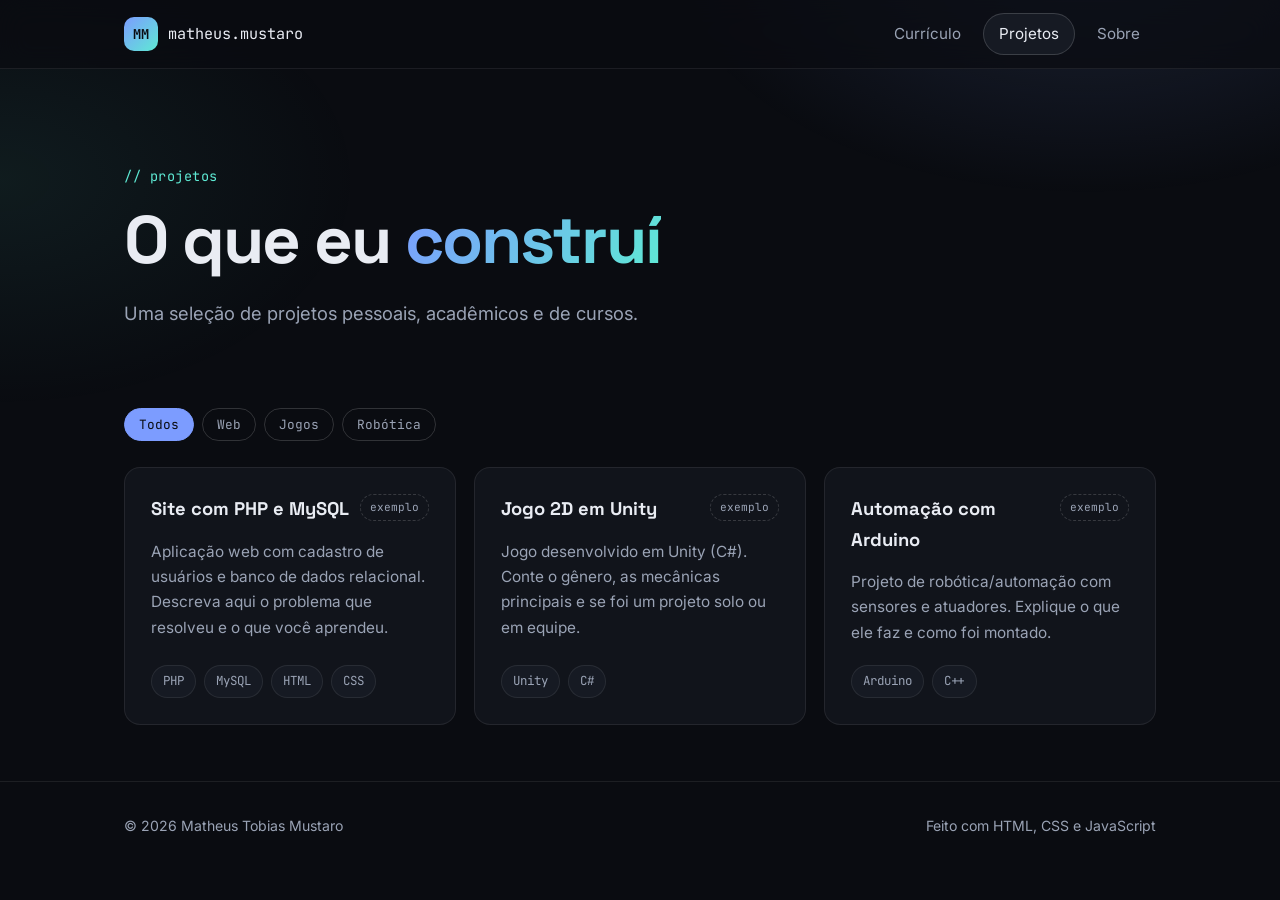
==== projetos.html @ 9deb8062 "Add files via upload" ====
<!DOCTYPE html>
<html lang="pt-BR">
<head>
    <meta charset="utf-8">
    <meta name="viewport" content="width=device-width, initial-scale=1">
    <title>Matheus Mustaro · Projetos</title>
    <meta name="description" content="Projetos de Matheus Tobias Mustaro: desenvolvimento web, jogos, robótica e mais.">
    <meta name="theme-color" content="#0a0c11">
    <link rel="preconnect" href="https://fonts.googleapis.com">
    <link rel="preconnect" href="https://fonts.gstatic.com" crossorigin>
    <link href="https://fonts.googleapis.com/css2?family=Inter:wght@400;500;600&family=JetBrains+Mono:wght@400;500&family=Space+Grotesk:wght@500;700&display=swap" rel="stylesheet">
    <link rel="stylesheet" href="styles.css">
</head>
<body>
    <a class="skip-link" href="#conteudo">Pular para o conteúdo</a>

    <header class="site-header">
        <div class="container nav">
            <a href="index.html" class="brand"><span class="brand-mark">MM</span>matheus.mustaro</a>
            <button class="nav-toggle" aria-label="Abrir menu" aria-expanded="false">☰</button>
            <ul class="nav-links">
                <li><a href="index.html">Currículo</a></li>
                <li><a href="projetos.html" aria-current="page">Projetos</a></li>
                <li><a href="sobre.html">Sobre</a></li>
            </ul>
        </div>
    </header>

    <main id="conteudo">
        <div class="container hero" style="padding-bottom: 24px;">
            <p class="eyebrow">// projetos</p>
            <h1>O que eu <span class="gradient-text">construí</span></h1>
            <p class="lead">Uma seleção de projetos pessoais, acadêmicos e de cursos.</p>
        </div>

        <section class="container" style="padding-top: 24px;">
            <div class="filters" id="filtros" role="group" aria-label="Filtrar projetos por categoria"></div>
            <div class="grid grid-3" id="lista"></div>
            <p class="empty" id="vazio" hidden>Nenhum projeto nesta categoria ainda.</p>
        </section>
    </main>

    <footer class="site-footer">
        <div class="container footer-inner">
            <span>© <span id="ano">2026</span> Matheus Tobias Mustaro</span>
            <span>Feito com HTML, CSS e JavaScript</span>
        </div>
    </footer>

    <script src="script.js"></script>
    <script>
    /* ==========================================================
       EDITE AQUI SEUS PROJETOS
       Cada projeto é um bloco { ... }. Campos:
         titulo, descricao, categoria, tags (lista),
         github (link, opcional), demo (link, opcional)
       Os 3 primeiros são EXEMPLOS (exemplo: true): troque pelo
       conteúdo real e apague a linha "exemplo: true".
       ========================================================== */
    var projetos = [
        {
            exemplo: true,
            titulo: "Site com PHP e MySQL",
            descricao: "Aplicação web com cadastro de usuários e banco de dados relacional. Descreva aqui o problema que resolveu e o que você aprendeu.",
            categoria: "Web",
            tags: ["PHP", "MySQL", "HTML", "CSS"],
            github: "", demo: ""
        },
        {
            exemplo: true,
            titulo: "Jogo 2D em Unity",
            descricao: "Jogo desenvolvido em Unity (C#). Conte o gênero, as mecânicas principais e se foi um projeto solo ou em equipe.",
            categoria: "Jogos",
            tags: ["Unity", "C#"],
            github: "", demo: ""
        },
        {
            exemplo: true,
            titulo: "Automação com Arduino",
            descricao: "Projeto de robótica/automação com sensores e atuadores. Explique o que ele faz e como foi montado.",
            categoria: "Robótica",
            tags: ["Arduino", "C++"],
            github: "", demo: ""
        }
    ];

    /* --------------------- código da página --------------------- */
    var lista = document.getElementById("lista");
    var filtros = document.getElementById("filtros");
    var vazio = document.getElementById("vazio");
    var ativo = "Todos";

    function el(tag, cls, text) {
        var n = document.createElement(tag);
        if (cls) n.className = cls;
        if (text) n.textContent = text;
        return n;
    }

    function linkExterno(texto, url) {
        var a = el("a", "", texto);
        a.href = url; a.target = "_blank"; a.rel = "noopener";
        return a;
    }

    function desenhar() {
        lista.innerHTML = "";
        var visiveis = projetos.filter(function (p) { return ativo === "Todos" || p.categoria === ativo; });
        vazio.hidden = visiveis.length > 0;

        visiveis.forEach(function (p) {
            var card = el("article", "card project");
            var topo = el("div", "project-top");
            topo.appendChild(el("h3", "", p.titulo));
            if (p.exemplo) topo.appendChild(el("span", "badge", "exemplo"));
            card.appendChild(topo);
            card.appendChild(el("p", "", p.descricao));

            var tags = el("ul", "chips");
            (p.tags || []).forEach(function (t) {
                var li = el("li", "chip", t); tags.appendChild(li);
            });
            card.appendChild(tags);

            if (p.github || p.demo) {
                var links = el("div", "project-links");
                if (p.github) links.appendChild(linkExterno("GitHub ↗", p.github));
                if (p.demo) links.appendChild(linkExterno("Demo ↗", p.demo));
                card.appendChild(links);
            }
            lista.appendChild(card);
        });
    }

    function montarFiltros() {
        var cats = ["Todos"];
        projetos.forEach(function (p) { if (cats.indexOf(p.categoria) < 0) cats.push(p.categoria); });
        if (cats.length <= 2) { filtros.hidden = true; return; }
        cats.forEach(function (c) {
            var b = el("button", "filter" + (c === ativo ? " active" : ""), c);
            b.type = "button";
            b.addEventListener("click", function () {
                ativo = c;
                Array.prototype.forEach.call(filtros.children, function (x) {
                    x.classList.toggle("active", x.textContent === c);
                });
                desenhar();
            });
            filtros.appendChild(b);
        });
    }

    montarFiltros();
    desenhar();
    </script>
</body>
</html>
---- styles.css ----
/* =========================================================
   Portfólio – Matheus Tobias Mustaro
   Tema escuro moderno. Para trocar a cor de destaque,
   altere --accent e --accent-2 logo abaixo.
   ========================================================= */

:root {
    --bg: #0a0c11;
    --surface: #11141b;
    --surface-2: #161a23;
    --border: rgba(255, 255, 255, 0.08);
    --border-strong: rgba(255, 255, 255, 0.16);
    --text: #e9ecf3;
    --muted: #9aa3b5;
    --accent: #7c9cff;
    --accent-2: #5eead4;
    --radius: 16px;
    --max: 1080px;
    --font-sans: "Inter", system-ui, -apple-system, "Segoe UI", Roboto, sans-serif;
    --font-display: "Space Grotesk", var(--font-sans);
    --font-mono: "JetBrains Mono", ui-monospace, SFMono-Regular, Menlo, monospace;
}

*, *::before, *::after { box-sizing: border-box; }

html { scroll-behavior: smooth; }

body {
    margin: 0;
    background: var(--bg);
    color: var(--text);
    font-family: var(--font-sans);
    font-size: 16px;
    line-height: 1.65;
    -webkit-font-smoothing: antialiased;
}

/* brilho decorativo no fundo */
body::before {
    content: "";
    position: fixed;
    inset: 0;
    z-index: -1;
    background:
        radial-gradient(700px 400px at 85% -5%, rgba(124, 156, 255, 0.14), transparent 60%),
        radial-gradient(600px 380px at 0% 20%, rgba(94, 234, 212, 0.07), transparent 60%);
    pointer-events: none;
}

a { color: var(--accent); text-decoration: none; }
a:hover { text-decoration: underline; }

:focus-visible {
    outline: 2px solid var(--accent);
    outline-offset: 3px;
    border-radius: 6px;
}

.container {
    width: 100%;
    max-width: var(--max);
    margin: 0 auto;
    padding-left: 24px;
    padding-right: 24px;
}

.skip-link {
    position: absolute;
    left: -999px;
    top: 8px;
    background: var(--accent);
    color: #0a0c11;
    padding: 8px 14px;
    border-radius: 8px;
    z-index: 100;
}
.skip-link:focus { left: 8px; }

/* ---------------------------- NAVEGAÇÃO ---------------------------- */

.site-header {
    position: sticky;
    top: 0;
    z-index: 50;
    backdrop-filter: blur(14px);
    -webkit-backdrop-filter: blur(14px);
    background: rgba(10, 12, 17, 0.72);
    border-bottom: 1px solid var(--border);
}

.nav {
    display: flex;
    align-items: center;
    justify-content: space-between;
    height: 68px;
}

.brand {
    font-family: var(--font-mono);
    font-size: 0.95rem;
    color: var(--text);
    display: inline-flex;
    align-items: center;
    gap: 10px;
}
.brand:hover { text-decoration: none; }
.brand-mark {
    display: grid;
    place-items: center;
    width: 34px;
    height: 34px;
    border-radius: 10px;
    background: linear-gradient(135deg, var(--accent), var(--accent-2));
    color: #0a0c11;
    font-weight: 700;
    font-size: 0.85rem;
}

.nav-links {
    display: flex;
    gap: 6px;
    list-style: none;
    margin: 0;
    padding: 0;
}
.nav-links a {
    display: block;
    padding: 8px 16px;
    border-radius: 999px;
    color: var(--muted);
    font-size: 0.95rem;
    transition: color 0.2s, background 0.2s;
}
.nav-links a:hover {
    color: var(--text);
    background: var(--surface-2);
    text-decoration: none;
}
.nav-links a[aria-current="page"] {
    color: var(--text);
    background: var(--surface-2);
    box-shadow: inset 0 0 0 1px var(--border-strong);
}

.nav-toggle {
    display: none;
    background: none;
    border: 1px solid var(--border-strong);
    color: var(--text);
    width: 42px;
    height: 42px;
    border-radius: 10px;
    cursor: pointer;
    font-size: 1.2rem;
}

/* ------------------------------ HERO ------------------------------- */

.hero { padding-top: 96px; padding-bottom: 72px; }

.eyebrow {
    font-family: var(--font-mono);
    font-size: 0.85rem;
    color: var(--accent-2);
    letter-spacing: 0.04em;
    margin: 0 0 18px;
}

h1 {
    font-family: var(--font-display);
    font-size: clamp(2.4rem, 6vw, 4.2rem);
    line-height: 1.05;
    letter-spacing: -0.03em;
    margin: 0 0 22px;
}
.gradient-text {
    background: linear-gradient(120deg, var(--accent), var(--accent-2));
    -webkit-background-clip: text;
    background-clip: text;
    color: transparent;
}

.lead {
    max-width: 640px;
    color: var(--muted);
    font-size: 1.15rem;
    margin: 0 0 32px;
}

.cta-row { display: flex; flex-wrap: wrap; gap: 12px; }

.btn {
    display: inline-flex;
    align-items: center;
    gap: 8px;
    padding: 12px 22px;
    border-radius: 999px;
    font-weight: 600;
    font-size: 0.95rem;
    border: 1px solid var(--border-strong);
    color: var(--text);
    background: transparent;
    cursor: pointer;
    transition: transform 0.2s, background 0.2s, border-color 0.2s;
}
.btn:hover { text-decoration: none; transform: translateY(-2px); border-color: var(--accent); }
.btn-primary {
    background: linear-gradient(120deg, var(--accent), var(--accent-2));
    color: #0a0c11;
    border-color: transparent;
}
.btn-primary:hover { border-color: transparent; filter: brightness(1.08); }

.chips { display: flex; flex-wrap: wrap; gap: 8px; list-style: none; padding: 0; margin: 0; }
.chip {
    font-family: var(--font-mono);
    font-size: 0.78rem;
    padding: 5px 11px;
    border-radius: 999px;
    background: var(--surface-2);
    border: 1px solid var(--border);
    color: var(--muted);
}
.hero .chips { margin-top: 36px; }
.chip-accent { color: var(--accent); border-color: rgba(124, 156, 255, 0.35); }

/* ---------------------------- SEÇÕES ------------------------------- */

section { padding-top: 56px; padding-bottom: 56px; }

.section-head { margin-bottom: 32px; }
.section-head .eyebrow { margin-bottom: 8px; }
h2 {
    font-family: var(--font-display);
    font-size: clamp(1.6rem, 3.5vw, 2.2rem);
    letter-spacing: -0.02em;
    margin: 0;
}
h3 { font-family: var(--font-display); font-size: 1.15rem; margin: 0 0 6px; }

.card {
    background: var(--surface);
    border: 1px solid var(--border);
    border-radius: var(--radius);
    padding: 26px;
    transition: border-color 0.25s, transform 0.25s;
}
.card:hover { border-color: var(--border-strong); transform: translateY(-3px); }

.grid { display: grid; gap: 18px; }
.grid-2 { grid-template-columns: repeat(2, 1fr); }
.grid-3 { grid-template-columns: repeat(3, 1fr); }

.about-text { max-width: 760px; color: var(--muted); font-size: 1.08rem; }
.about-text p { margin: 0 0 1em; }
.about-text strong { color: var(--text); font-weight: 600; }

.card-icon {
    width: 42px;
    height: 42px;
    display: grid;
    place-items: center;
    border-radius: 12px;
    background: rgba(124, 156, 255, 0.12);
    color: var(--accent);
    font-size: 1.2rem;
    margin-bottom: 16px;
}
.card p { color: var(--muted); margin: 0 0 14px; font-size: 0.96rem; }
.card .chips { margin-top: 14px; }

/* ----------------------------- TIMELINE ---------------------------- */

.timeline { list-style: none; margin: 0; padding: 0 0 0 26px; border-left: 1px solid var(--border-strong); }
.timeline li { position: relative; padding: 0 0 30px 22px; }
.timeline li:last-child { padding-bottom: 0; }
.timeline li::before {
    content: "";
    position: absolute;
    left: -32px;
    top: 7px;
    width: 11px;
    height: 11px;
    border-radius: 50%;
    background: var(--bg);
    border: 2px solid var(--accent);
}
.timeline .when { font-family: var(--font-mono); font-size: 0.8rem; color: var(--accent-2); }
.timeline .where { color: var(--muted); font-size: 0.95rem; }

/* ----------------------------- IDIOMAS ----------------------------- */

.lang { display: grid; gap: 16px; }
.lang-row { display: grid; grid-template-columns: 110px 1fr 90px; gap: 14px; align-items: center; font-size: 0.95rem; }
.lang-level { color: var(--muted); text-align: right; font-size: 0.85rem; }
.bar { height: 8px; background: var(--surface-2); border-radius: 99px; overflow: hidden; }
.bar > span {
    display: block;
    height: 100%;
    border-radius: 99px;
    background: linear-gradient(90deg, var(--accent), var(--accent-2));
}

/* ----------------------------- PROJETOS ---------------------------- */

.project { display: flex; flex-direction: column; }
.project-top { display: flex; justify-content: space-between; align-items: flex-start; gap: 10px; margin-bottom: 8px; }
.project .chips { margin-top: auto; padding-top: 6px; }
.project-links { display: flex; gap: 16px; margin-top: 18px; font-size: 0.92rem; font-weight: 500; }
.badge {
    font-family: var(--font-mono);
    font-size: 0.7rem;
    padding: 3px 9px;
    border-radius: 99px;
    border: 1px dashed var(--border-strong);
    color: var(--muted);
    white-space: nowrap;
}
.filters { display: flex; flex-wrap: wrap; gap: 8px; margin-bottom: 26px; }
.filter {
    font-family: var(--font-mono);
    font-size: 0.8rem;
    padding: 7px 14px;
    border-radius: 999px;
    border: 1px solid var(--border-strong);
    background: transparent;
    color: var(--muted);
    cursor: pointer;
    transition: all 0.2s;
}
.filter:hover { color: var(--text); }
.filter.active { background: var(--accent); border-color: var(--accent); color: #0a0c11; }
.empty { color: var(--muted); padding: 40px 0; text-align: center; }

/* ----------------------------- CONTATO ----------------------------- */

.contact-list { display: grid; gap: 14px; margin-top: 8px; }
.contact-item {
    display: flex;
    align-items: center;
    gap: 14px;
    padding: 16px 20px;
    border-radius: 14px;
    border: 1px solid var(--border);
    background: var(--surface);
    color: var(--text);
    transition: border-color 0.2s, transform 0.2s;
    word-break: break-word;
}
.contact-item:hover { border-color: var(--accent); transform: translateX(4px); text-decoration: none; }
.contact-item .label { font-family: var(--font-mono); font-size: 0.75rem; color: var(--muted); display: block; }

.site-footer {
    border-top: 1px solid var(--border);
    padding: 32px 0 44px;
    color: var(--muted);
    font-size: 0.88rem;
}
.footer-inner { display: flex; justify-content: space-between; flex-wrap: wrap; gap: 12px; }

/* ----------------------- ANIMAÇÃO DE ENTRADA ----------------------- */

.reveal { opacity: 0; transform: translateY(18px); transition: opacity 0.6s ease, transform 0.6s ease; }
.reveal.visible { opacity: 1; transform: none; }

@media (prefers-reduced-motion: reduce) {
    html { scroll-behavior: auto; }
    .reveal { opacity: 1; transform: none; transition: none; }
    .card, .btn, .contact-item { transition: none; }
}

/* --------------------------- RESPONSIVO ---------------------------- */

@media (max-width: 860px) {
    .grid-3 { grid-template-columns: repeat(2, 1fr); }
}

@media (max-width: 680px) {
    .container { padding-left: 16px; padding-right: 16px; }
    .hero { padding-top: 64px; padding-bottom: 40px; }
    section { padding-top: 40px; padding-bottom: 40px; }
    .grid-2, .grid-3 { grid-template-columns: 1fr; }
    .lang-row { grid-template-columns: 90px 1fr 70px; }

    .nav-toggle { display: grid; place-items: center; }
    .nav-links {
        display: none;
        position: absolute;
        top: 68px;
        left: 0;
        right: 0;
        flex-direction: column;
        padding: 12px 16px 18px;
        background: var(--bg);
        border-bottom: 1px solid var(--border);
    }
    .nav-links.open { display: flex; }
    .nav-links a { padding: 12px 16px; }
}
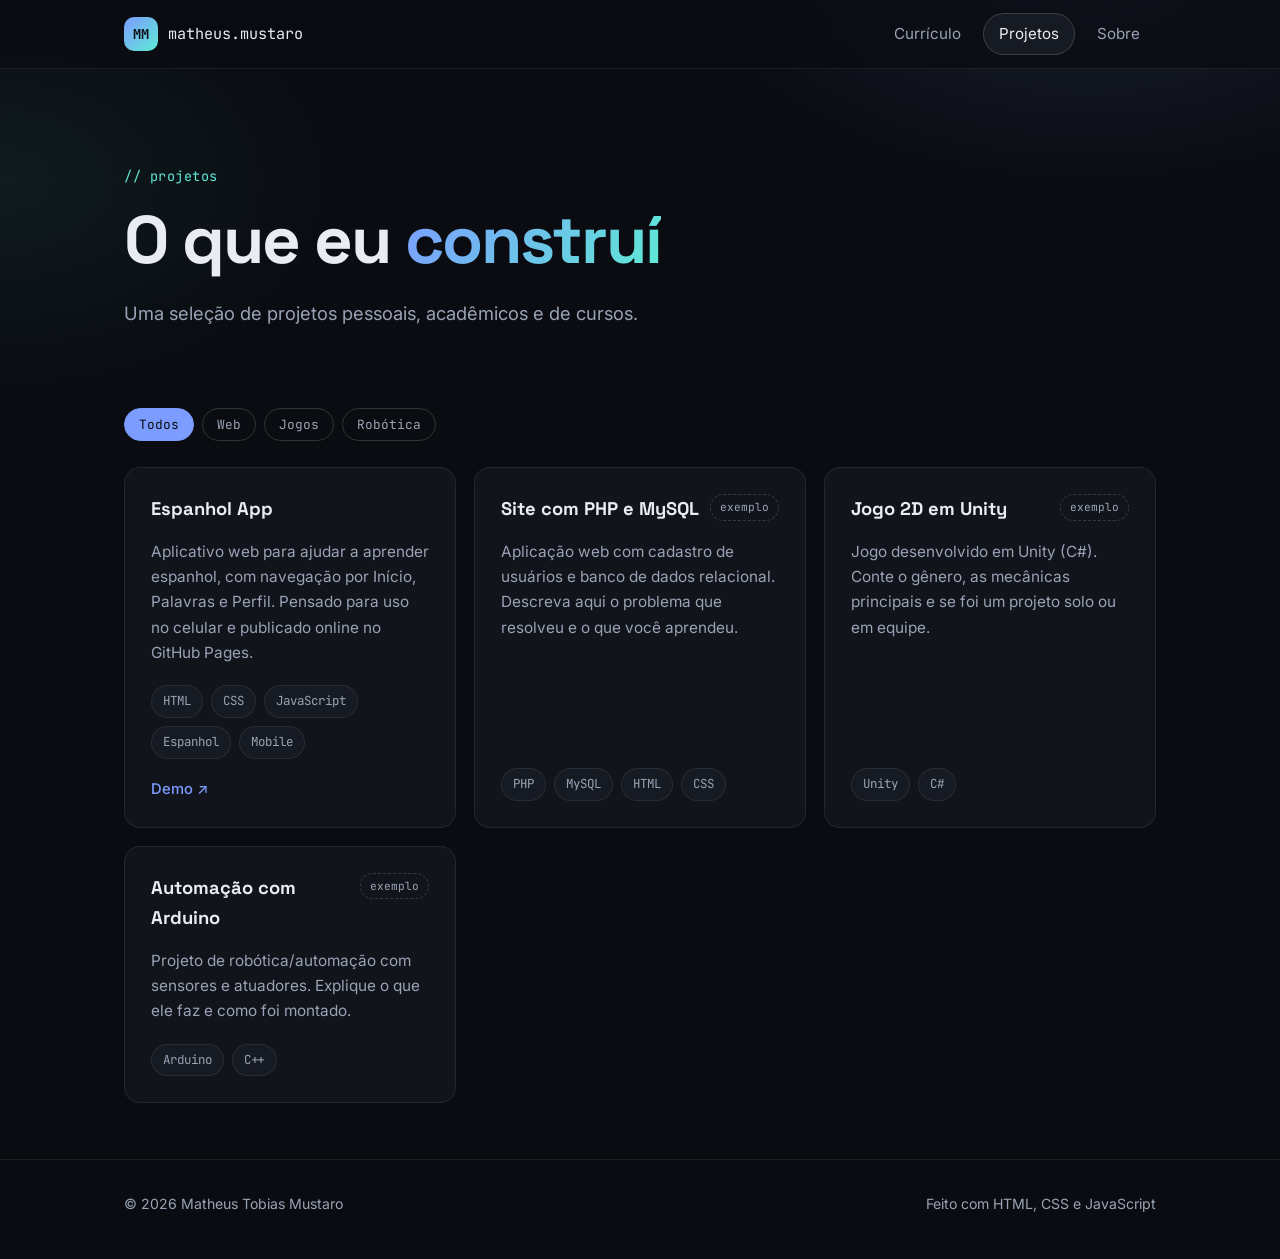
==== commit 29659bb4: "Add files via upload" ====
--- a/projetos.html
+++ b/projetos.html
@@ -58,6 +58,14 @@
        conteúdo real e apague a linha "exemplo: true".
        ========================================================== */
     var projetos = [
+        {
+            titulo: "Espanhol App",
+            descricao: "Aplicativo web para ajudar a aprender espanhol, com navegação por Início, Palavras e Perfil. Pensado para uso no celular e publicado online no GitHub Pages.",
+            categoria: "Web",
+            tags: ["HTML", "CSS", "JavaScript", "Espanhol", "Mobile"],
+            github: "",
+            demo: "https://srmathsz.github.io/spanishapp/"
+        },
         {
             exemplo: true,
             titulo: "Site com PHP e MySQL",
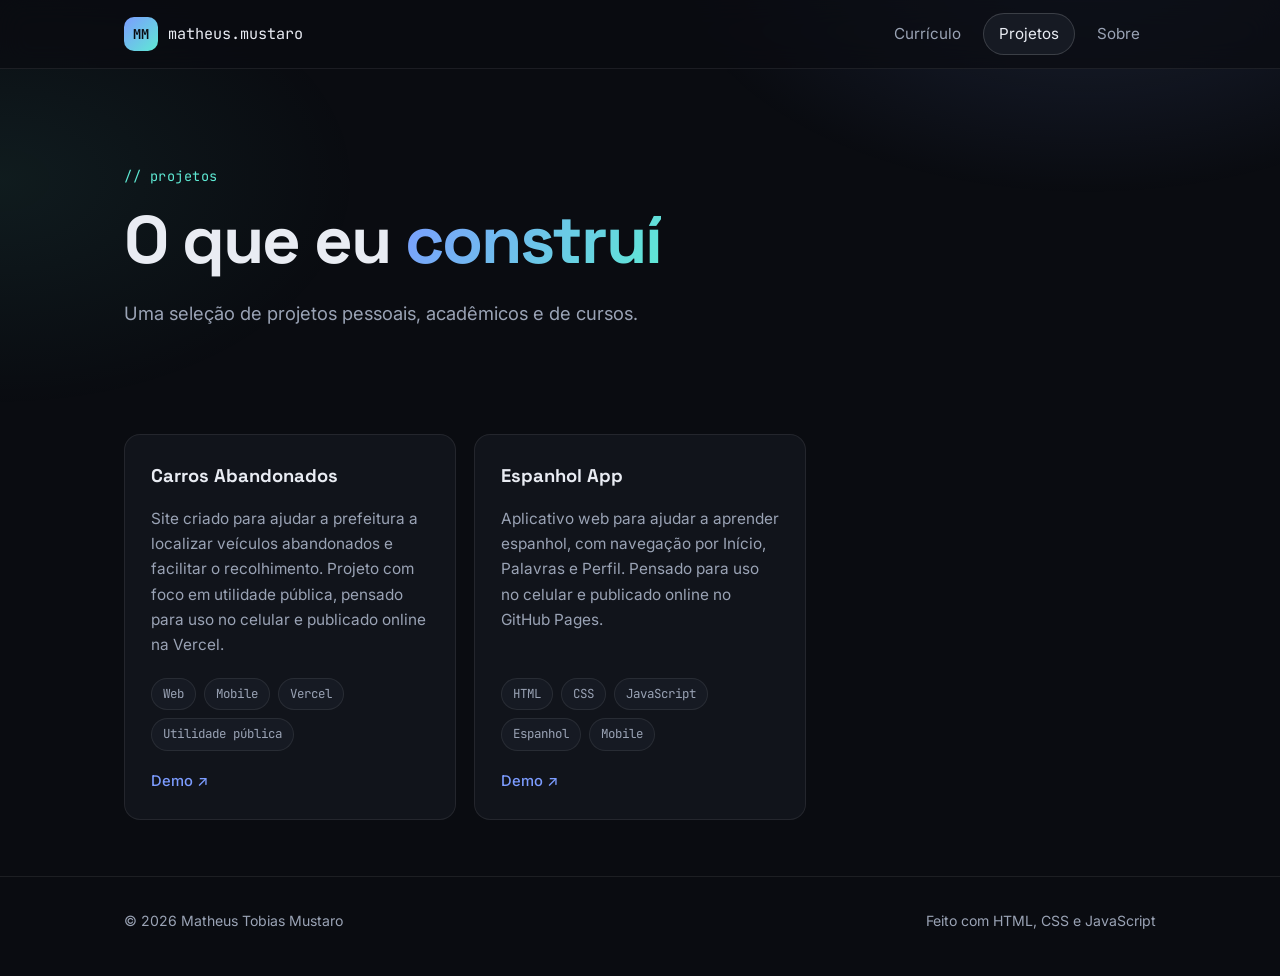
==== commit 1fd618a3: "Add files via upload" ====
--- a/projetos.html
+++ b/projetos.html
@@ -54,10 +54,19 @@
        Cada projeto é um bloco { ... }. Campos:
          titulo, descricao, categoria, tags (lista),
          github (link, opcional), demo (link, opcional)
-       Os 3 primeiros são EXEMPLOS (exemplo: true): troque pelo
-       conteúdo real e apague a linha "exemplo: true".
+       Para adicionar um projeto, copie um bloco { ... } e separe
+       os blocos por vírgula. Os filtros de categoria aparecem
+       sozinhos quando houver mais de uma categoria.
        ========================================================== */
     var projetos = [
+        {
+            titulo: "Carros Abandonados",
+            descricao: "Site criado para ajudar a prefeitura a localizar veículos abandonados e facilitar o recolhimento. Projeto com foco em utilidade pública, pensado para uso no celular e publicado online na Vercel.",
+            categoria: "Web",
+            tags: ["Web", "Mobile", "Vercel", "Utilidade pública"],
+            github: "",
+            demo: "https://carros-abandonados.vercel.app/"
+        },
         {
             titulo: "Espanhol App",
             descricao: "Aplicativo web para ajudar a aprender espanhol, com navegação por Início, Palavras e Perfil. Pensado para uso no celular e publicado online no GitHub Pages.",
@@ -65,30 +74,6 @@
             tags: ["HTML", "CSS", "JavaScript", "Espanhol", "Mobile"],
             github: "",
             demo: "https://srmathsz.github.io/spanishapp/"
-        },
-        {
-            exemplo: true,
-            titulo: "Site com PHP e MySQL",
-            descricao: "Aplicação web com cadastro de usuários e banco de dados relacional. Descreva aqui o problema que resolveu e o que você aprendeu.",
-            categoria: "Web",
-            tags: ["PHP", "MySQL", "HTML", "CSS"],
-            github: "", demo: ""
-        },
-        {
-            exemplo: true,
-            titulo: "Jogo 2D em Unity",
-            descricao: "Jogo desenvolvido em Unity (C#). Conte o gênero, as mecânicas principais e se foi um projeto solo ou em equipe.",
-            categoria: "Jogos",
-            tags: ["Unity", "C#"],
-            github: "", demo: ""
-        },
-        {
-            exemplo: true,
-            titulo: "Automação com Arduino",
-            descricao: "Projeto de robótica/automação com sensores e atuadores. Explique o que ele faz e como foi montado.",
-            categoria: "Robótica",
-            tags: ["Arduino", "C++"],
-            github: "", demo: ""
         }
     ];
 
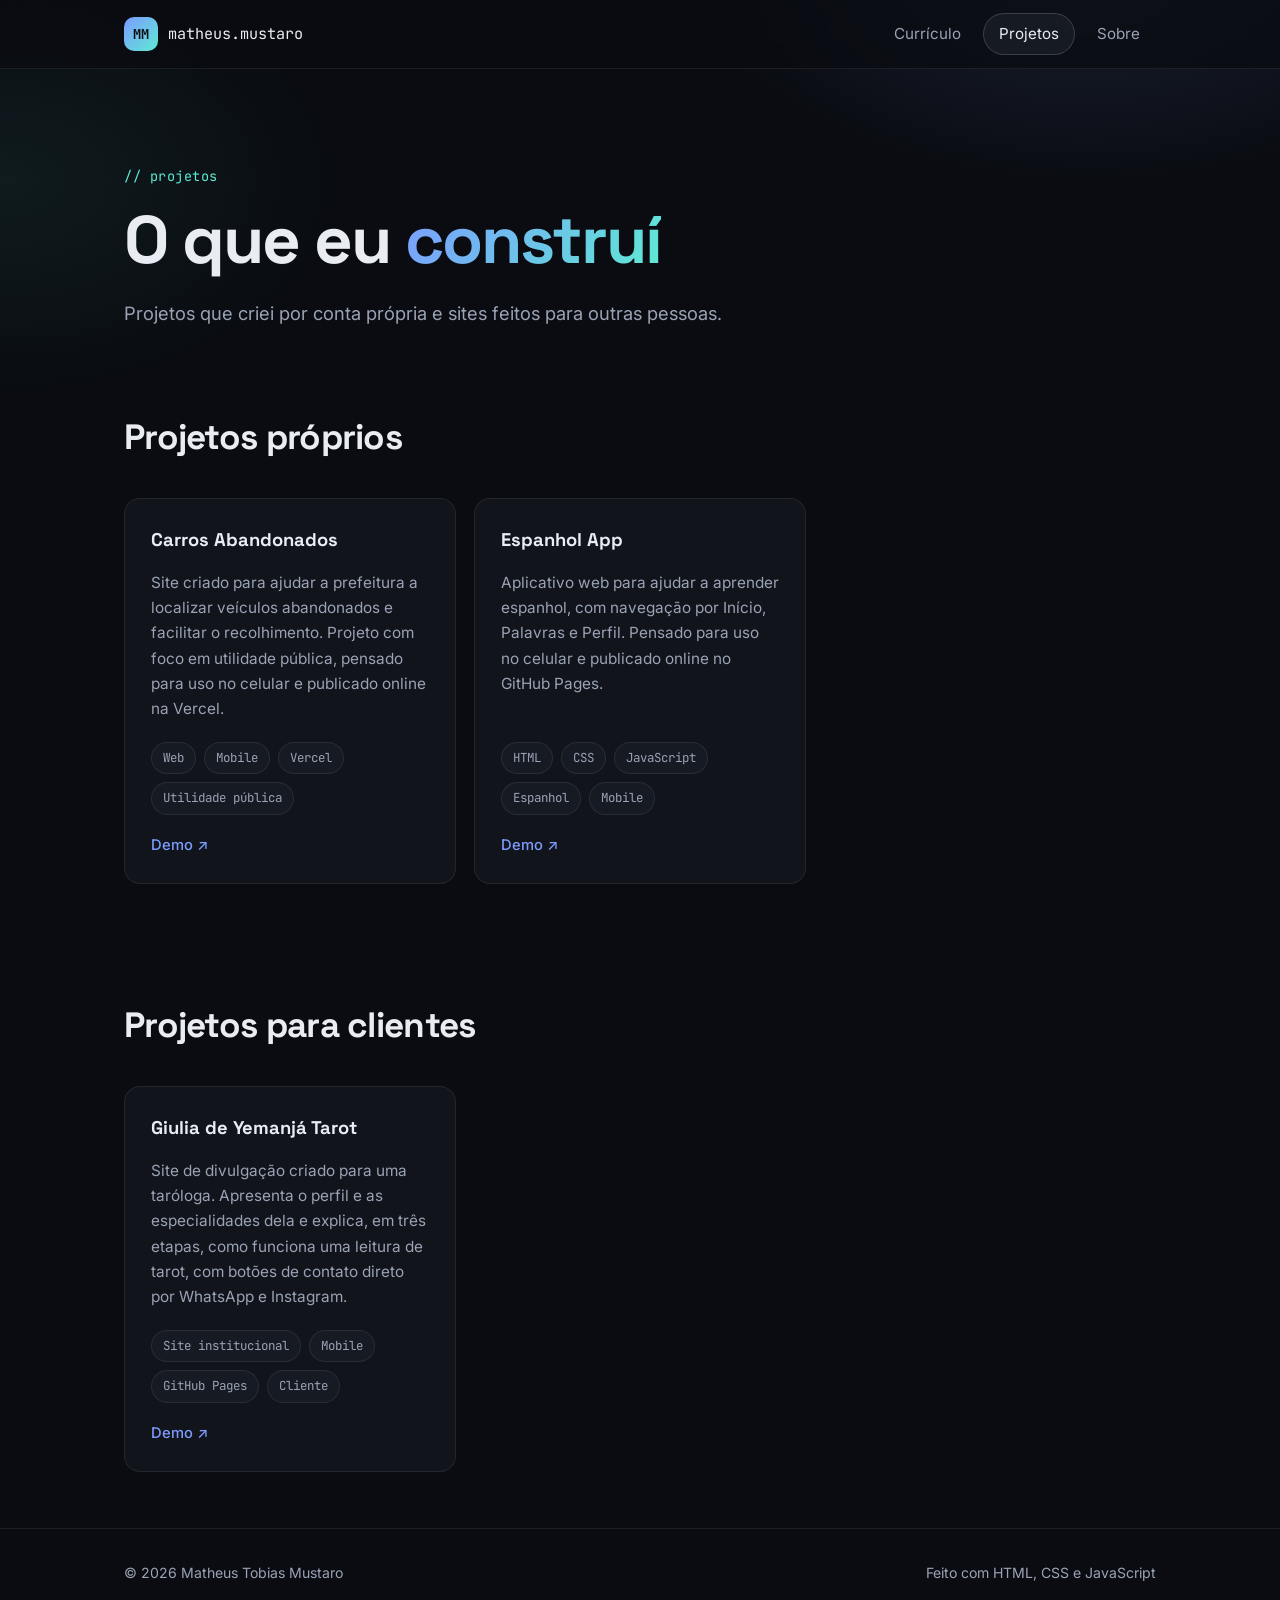
==== commit c7cc138e: "Add files via upload" ====
--- a/projetos.html
+++ b/projetos.html
@@ -30,13 +30,21 @@
         <div class="container hero" style="padding-bottom: 24px;">
             <p class="eyebrow">// projetos</p>
             <h1>O que eu <span class="gradient-text">construí</span></h1>
-            <p class="lead">Uma seleção de projetos pessoais, acadêmicos e de cursos.</p>
+            <p class="lead">Projetos que criei por conta própria e sites feitos para outras pessoas.</p>
         </div>
 
-        <section class="container" style="padding-top: 24px;">
-            <div class="filters" id="filtros" role="group" aria-label="Filtrar projetos por categoria"></div>
-            <div class="grid grid-3" id="lista"></div>
-            <p class="empty" id="vazio" hidden>Nenhum projeto nesta categoria ainda.</p>
+        <section class="container reveal" id="sec-proprios" style="padding-top: 24px;">
+            <div class="section-head">
+                <h2>Projetos próprios</h2>
+            </div>
+            <div class="grid grid-3" id="lista-proprios"></div>
+        </section>
+
+        <section class="container reveal" id="sec-clientes">
+            <div class="section-head">
+                <h2>Projetos para clientes</h2>
+            </div>
+            <div class="grid grid-3" id="lista-clientes"></div>
         </section>
     </main>
 
@@ -52,37 +60,39 @@
     /* ==========================================================
        EDITE AQUI SEUS PROJETOS
        Cada projeto é um bloco { ... }. Campos:
-         titulo, descricao, categoria, tags (lista),
-         github (link, opcional), demo (link, opcional)
+         grupo ("proprio" ou "cliente"), titulo, descricao,
+         tags (lista), github (opcional), demo (opcional)
        Para adicionar um projeto, copie um bloco { ... } e separe
-       os blocos por vírgula. Os filtros de categoria aparecem
-       sozinhos quando houver mais de uma categoria.
+       os blocos por vírgula. Uma seção sem projetos some sozinha.
        ========================================================== */
     var projetos = [
         {
+            grupo: "proprio",
             titulo: "Carros Abandonados",
             descricao: "Site criado para ajudar a prefeitura a localizar veículos abandonados e facilitar o recolhimento. Projeto com foco em utilidade pública, pensado para uso no celular e publicado online na Vercel.",
-            categoria: "Web",
             tags: ["Web", "Mobile", "Vercel", "Utilidade pública"],
             github: "",
             demo: "https://carros-abandonados.vercel.app/"
         },
         {
+            grupo: "proprio",
             titulo: "Espanhol App",
             descricao: "Aplicativo web para ajudar a aprender espanhol, com navegação por Início, Palavras e Perfil. Pensado para uso no celular e publicado online no GitHub Pages.",
-            categoria: "Web",
             tags: ["HTML", "CSS", "JavaScript", "Espanhol", "Mobile"],
             github: "",
             demo: "https://srmathsz.github.io/spanishapp/"
+        },
+        {
+            grupo: "cliente",
+            titulo: "Giulia de Yemanjá Tarot",
+            descricao: "Site de divulgação criado para uma taróloga. Apresenta o perfil e as especialidades dela e explica, em três etapas, como funciona uma leitura de tarot, com botões de contato direto por WhatsApp e Instagram.",
+            tags: ["Site institucional", "Mobile", "GitHub Pages", "Cliente"],
+            github: "",
+            demo: "https://giuliacsilveira14-source.github.io/Giu-Yemanja/"
         }
     ];
 
     /* --------------------- código da página --------------------- */
-    var lista = document.getElementById("lista");
-    var filtros = document.getElementById("filtros");
-    var vazio = document.getElementById("vazio");
-    var ativo = "Todos";
-
     function el(tag, cls, text) {
         var n = document.createElement(tag);
         if (cls) n.className = cls;
@@ -96,55 +106,36 @@
         return a;
     }
 
-    function desenhar() {
-        lista.innerHTML = "";
-        var visiveis = projetos.filter(function (p) { return ativo === "Todos" || p.categoria === ativo; });
-        vazio.hidden = visiveis.length > 0;
+    function criarCard(p) {
+        var card = el("article", "card project");
+        var topo = el("div", "project-top");
+        topo.appendChild(el("h3", "", p.titulo));
+        card.appendChild(topo);
+        card.appendChild(el("p", "", p.descricao));
 
-        visiveis.forEach(function (p) {
-            var card = el("article", "card project");
-            var topo = el("div", "project-top");
-            topo.appendChild(el("h3", "", p.titulo));
-            if (p.exemplo) topo.appendChild(el("span", "badge", "exemplo"));
-            card.appendChild(topo);
-            card.appendChild(el("p", "", p.descricao));
+        var tags = el("ul", "chips");
+        (p.tags || []).forEach(function (t) { tags.appendChild(el("li", "chip", t)); });
+        card.appendChild(tags);
 
-            var tags = el("ul", "chips");
-            (p.tags || []).forEach(function (t) {
-                var li = el("li", "chip", t); tags.appendChild(li);
-            });
-            card.appendChild(tags);
-
-            if (p.github || p.demo) {
-                var links = el("div", "project-links");
-                if (p.github) links.appendChild(linkExterno("GitHub ↗", p.github));
-                if (p.demo) links.appendChild(linkExterno("Demo ↗", p.demo));
-                card.appendChild(links);
-            }
-            lista.appendChild(card);
-        });
+        if (p.github || p.demo) {
+            var links = el("div", "project-links");
+            if (p.github) links.appendChild(linkExterno("GitHub ↗", p.github));
+            if (p.demo) links.appendChild(linkExterno("Demo ↗", p.demo));
+            card.appendChild(links);
+        }
+        return card;
     }
 
-    function montarFiltros() {
-        var cats = ["Todos"];
-        projetos.forEach(function (p) { if (cats.indexOf(p.categoria) < 0) cats.push(p.categoria); });
-        if (cats.length <= 2) { filtros.hidden = true; return; }
-        cats.forEach(function (c) {
-            var b = el("button", "filter" + (c === ativo ? " active" : ""), c);
-            b.type = "button";
-            b.addEventListener("click", function () {
-                ativo = c;
-                Array.prototype.forEach.call(filtros.children, function (x) {
-                    x.classList.toggle("active", x.textContent === c);
-                });
-                desenhar();
-            });
-            filtros.appendChild(b);
-        });
+    function desenharGrupo(grupo, listaId, secaoId) {
+        var itens = projetos.filter(function (p) { return p.grupo === grupo; });
+        var secao = document.getElementById(secaoId);
+        if (!itens.length) { secao.hidden = true; return; }
+        var lista = document.getElementById(listaId);
+        itens.forEach(function (p) { lista.appendChild(criarCard(p)); });
     }
 
-    montarFiltros();
-    desenhar();
+    desenharGrupo("proprio", "lista-proprios", "sec-proprios");
+    desenharGrupo("cliente", "lista-clientes", "sec-clientes");
     </script>
 </body>
 </html>
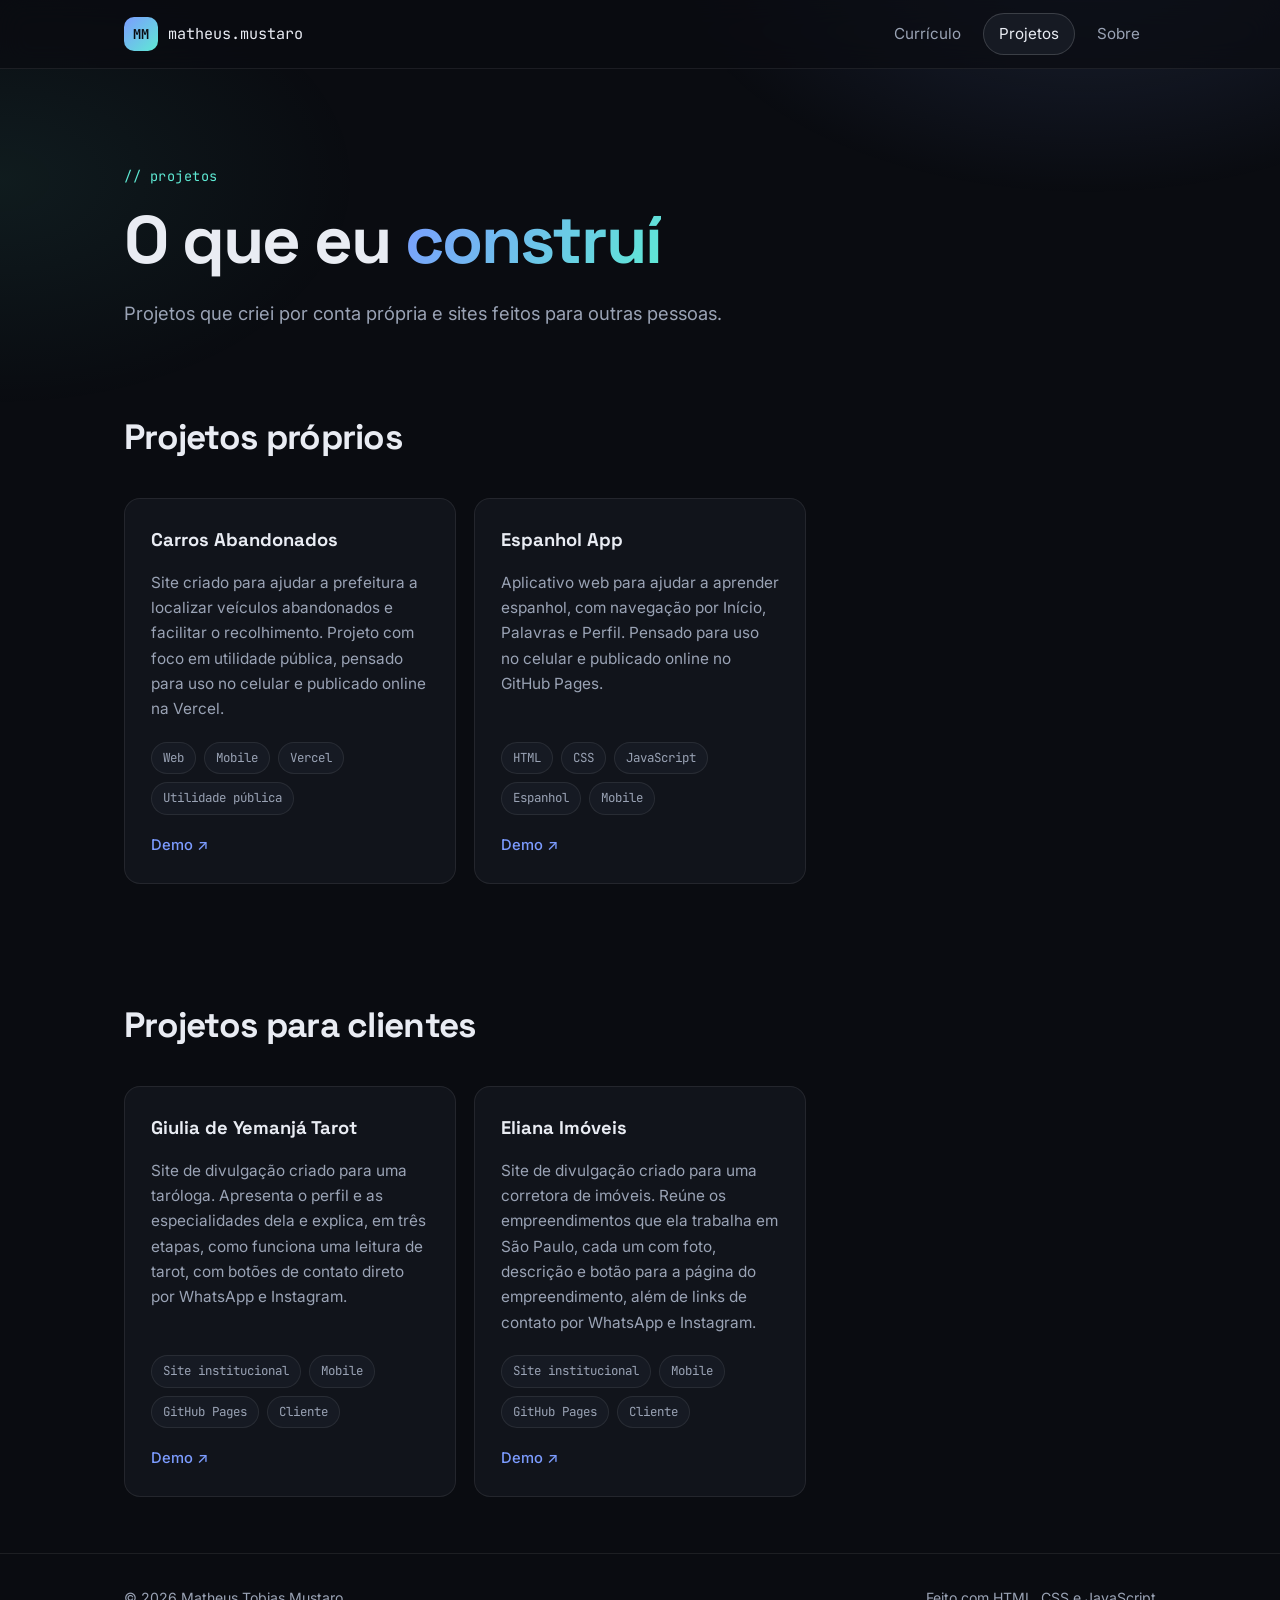
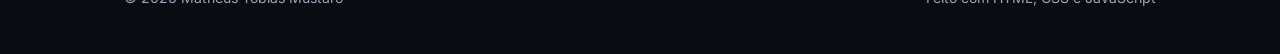
==== commit 2b816f91: "Add files via upload" ====
--- a/projetos.html
+++ b/projetos.html
@@ -89,6 +89,14 @@
             tags: ["Site institucional", "Mobile", "GitHub Pages", "Cliente"],
             github: "",
             demo: "https://giuliacsilveira14-source.github.io/Giu-Yemanja/"
+        },
+        {
+            grupo: "cliente",
+            titulo: "Eliana Imóveis",
+            descricao: "Site de divulgação criado para uma corretora de imóveis. Reúne os empreendimentos que ela trabalha em São Paulo, cada um com foto, descrição e botão para a página do empreendimento, além de links de contato por WhatsApp e Instagram.",
+            tags: ["Site institucional", "Mobile", "GitHub Pages", "Cliente"],
+            github: "",
+            demo: "https://lianaimoveis9-sketch.github.io/Eliana-Site/"
         }
     ];
 
